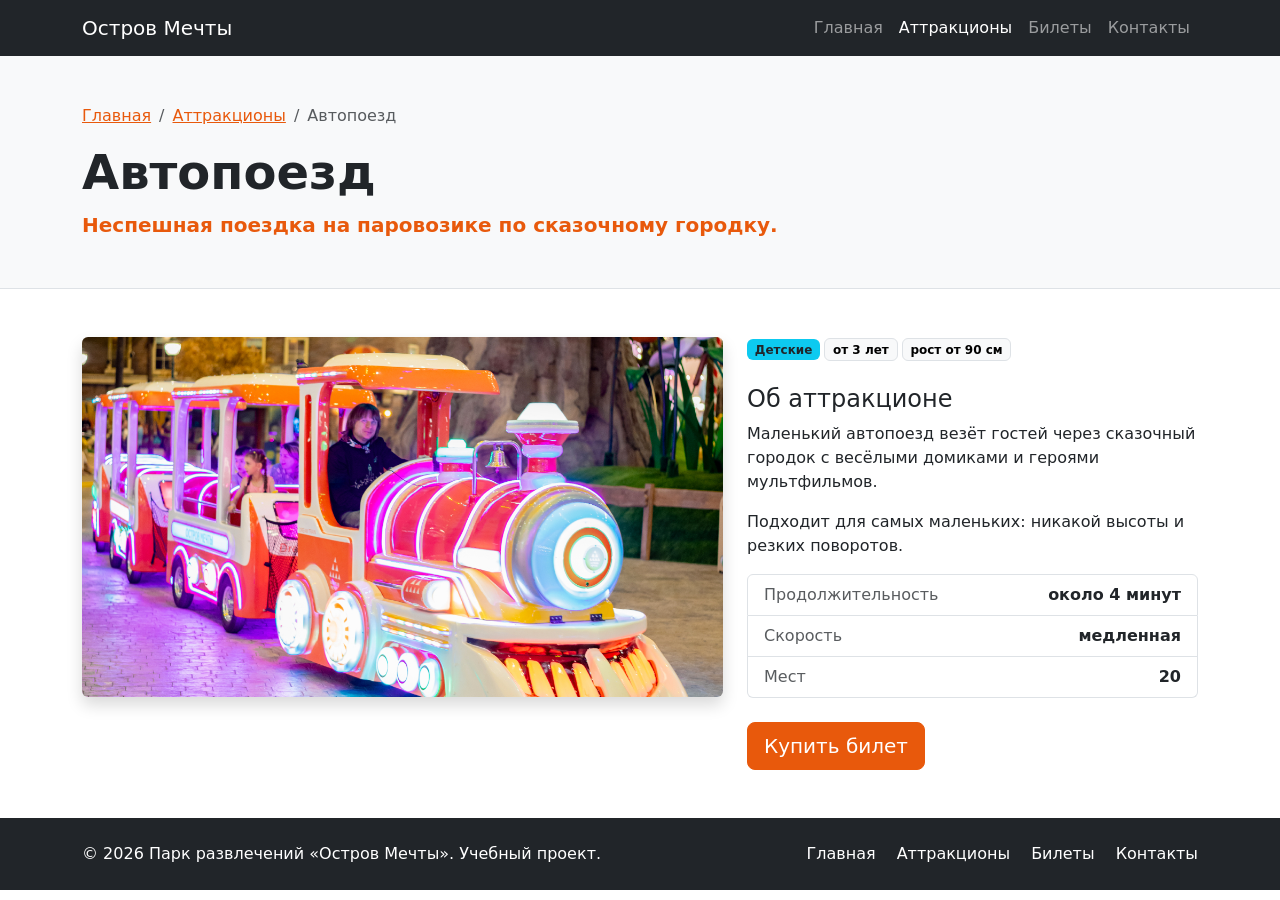
==== attraction-autotrain.html @ ef96093e "fix: prepare Bootstrap project for submission" ====
<!DOCTYPE html>
<html lang="ru">
<head>
  <meta charset="UTF-8">
  <meta name="viewport" content="width=device-width, initial-scale=1.0">
  <title>Автопоезд — Парк развлечений «Остров Мечты»</title>

  <link
    href="https://cdn.jsdelivr.net/npm/bootstrap@5.3.3/dist/css/bootstrap.min.css"
    rel="stylesheet"
  >
  <link rel="stylesheet" href="css/custom.css">
</head>
<body class="theme-orange">
    <nav class="navbar navbar-expand-lg navbar-dark bg-dark">
        <div class="container">
            <a class="navbar-brand" href="index.html">Остров Мечты</a>

            <button
                class="navbar-toggler"
                type="button"
                data-bs-toggle="collapse"
                data-bs-target="#mainNavbar"
                aria-controls="mainNavbar"
                aria-expanded="false"
                aria-label="Переключить навигацию"
            >
                <span class="navbar-toggler-icon"></span>
            </button>

            <div class="collapse navbar-collapse" id="mainNavbar">
                <ul class="navbar-nav ms-auto">
                    <li class="nav-item">
                        <a class="nav-link" href="index.html">Главная</a>
                    </li>
                    <li class="nav-item">
                        <a class="nav-link active" aria-current="page" href="catalog.html">Аттракционы</a>
                    </li>
                    <li class="nav-item">
                        <a class="nav-link" href="order.html">Билеты</a>
                    </li>
                    <li class="nav-item">
                        <a class="nav-link" href="contacts.html">Контакты</a>
                    </li>
                </ul>
            </div>
        </div>
    </nav>

    <main>
        <section class="bg-light border-bottom">
            <div class="container py-5">
                <nav aria-label="Навигационная цепочка">
                    <ol class="breadcrumb mb-3">
                        <li class="breadcrumb-item"><a href="index.html">Главная</a></li>
                        <li class="breadcrumb-item"><a href="catalog.html">Аттракционы</a></li>
                        <li class="breadcrumb-item active" aria-current="page">Автопоезд</li>
                    </ol>
                </nav>
                <h1 class="display-5 fw-bold">Автопоезд</h1>
                <p class="lead text-primary fw-semibold mb-0">Неспешная поездка на паровозике по сказочному городку.</p>
            </div>
        </section>

        <section class="container my-5">
            <div class="row g-4">
                <div class="col-12 col-lg-7">
                    <div class="ratio ratio-16x9 shadow rounded overflow-hidden"><img src="images/pic7.jpg" class="object-fit-cover" alt="Аттракцион «Автопоезд»"></div>
                </div>

                <div class="col-12 col-lg-5">
                    <div class="mb-3"><span class="badge bg-info text-dark me-1 mb-2">Детские</span><span class="badge text-bg-light border me-1 mb-2">от 3 лет</span><span class="badge text-bg-light border mb-2">рост от 90 см</span></div>
                    <h2 class="h4">Об аттракционе</h2>
                        <p>Маленький автопоезд везёт гостей через сказочный городок с весёлыми домиками и героями мультфильмов.</p>
                        <p>Подходит для самых маленьких: никакой высоты и резких поворотов.</p>
                    <ul class="list-group mb-4">
                            <li class="list-group-item d-flex justify-content-between gap-3"><span class="text-muted">Продолжительность</span><span class="fw-semibold text-end">около 4 минут</span></li>
                            <li class="list-group-item d-flex justify-content-between gap-3"><span class="text-muted">Скорость</span><span class="fw-semibold text-end">медленная</span></li>
                            <li class="list-group-item d-flex justify-content-between gap-3"><span class="text-muted">Мест</span><span class="fw-semibold text-end">20</span></li>
                    </ul>
                    <a class="btn btn-primary btn-lg" href="order.html">Купить билет</a>
                </div>
            </div>
        </section>
    </main>

    <footer class="bg-dark text-white py-4 mt-5">
        <div class="container">
            <div class="row align-items-center g-3">
                <div class="col-12 col-md-6">
                    <p class="mb-0">
                        &copy; 2026 Парк развлечений «Остров Мечты». Учебный проект.
                    </p>
                </div>

                <div class="col-12 col-md-6 text-md-end">
                    <a class="text-white text-decoration-none me-3" href="index.html">Главная</a>
                    <a class="text-white text-decoration-none me-3" href="catalog.html">Аттракционы</a>
                    <a class="text-white text-decoration-none me-3" href="order.html">Билеты</a>
                    <a class="text-white text-decoration-none" href="contacts.html">Контакты</a>
                </div>
            </div>
        </div>
    </footer>

    <script
        src="https://cdn.jsdelivr.net/npm/bootstrap@5.3.3/dist/js/bootstrap.bundle.min.js">
    </script>
</body>
</html>
---- css/custom.css ----
.theme-orange {
  --bs-primary: #e8590c;
  --bs-primary-rgb: 232, 89, 12;
  --bs-primary-text-emphasis: #5d2405;
  --bs-primary-bg-subtle: #ffe8d6;
  --bs-link-color-rgb: 232, 89, 12;
  --bs-link-hover-color-rgb: 194, 74, 10;
}

.theme-orange .btn-primary,
.theme-orange .btn-outline-primary {
  --bs-btn-border-color: #e8590c;
  --bs-btn-hover-bg: #c24a0a;
  --bs-btn-hover-border-color: #c24a0a;
  --bs-btn-active-bg: #e8590c;
  --bs-btn-active-border-color: #e8590c;
}

.theme-orange .btn-primary {
  --bs-btn-bg: #e8590c;
}

.theme-orange .btn-outline-primary {
  --bs-btn-color: #e8590c;
}

:root {
  scroll-behavior: auto;
}

*,
*::before,
*::after {
  transition: none !important;
  animation: none !important;
}
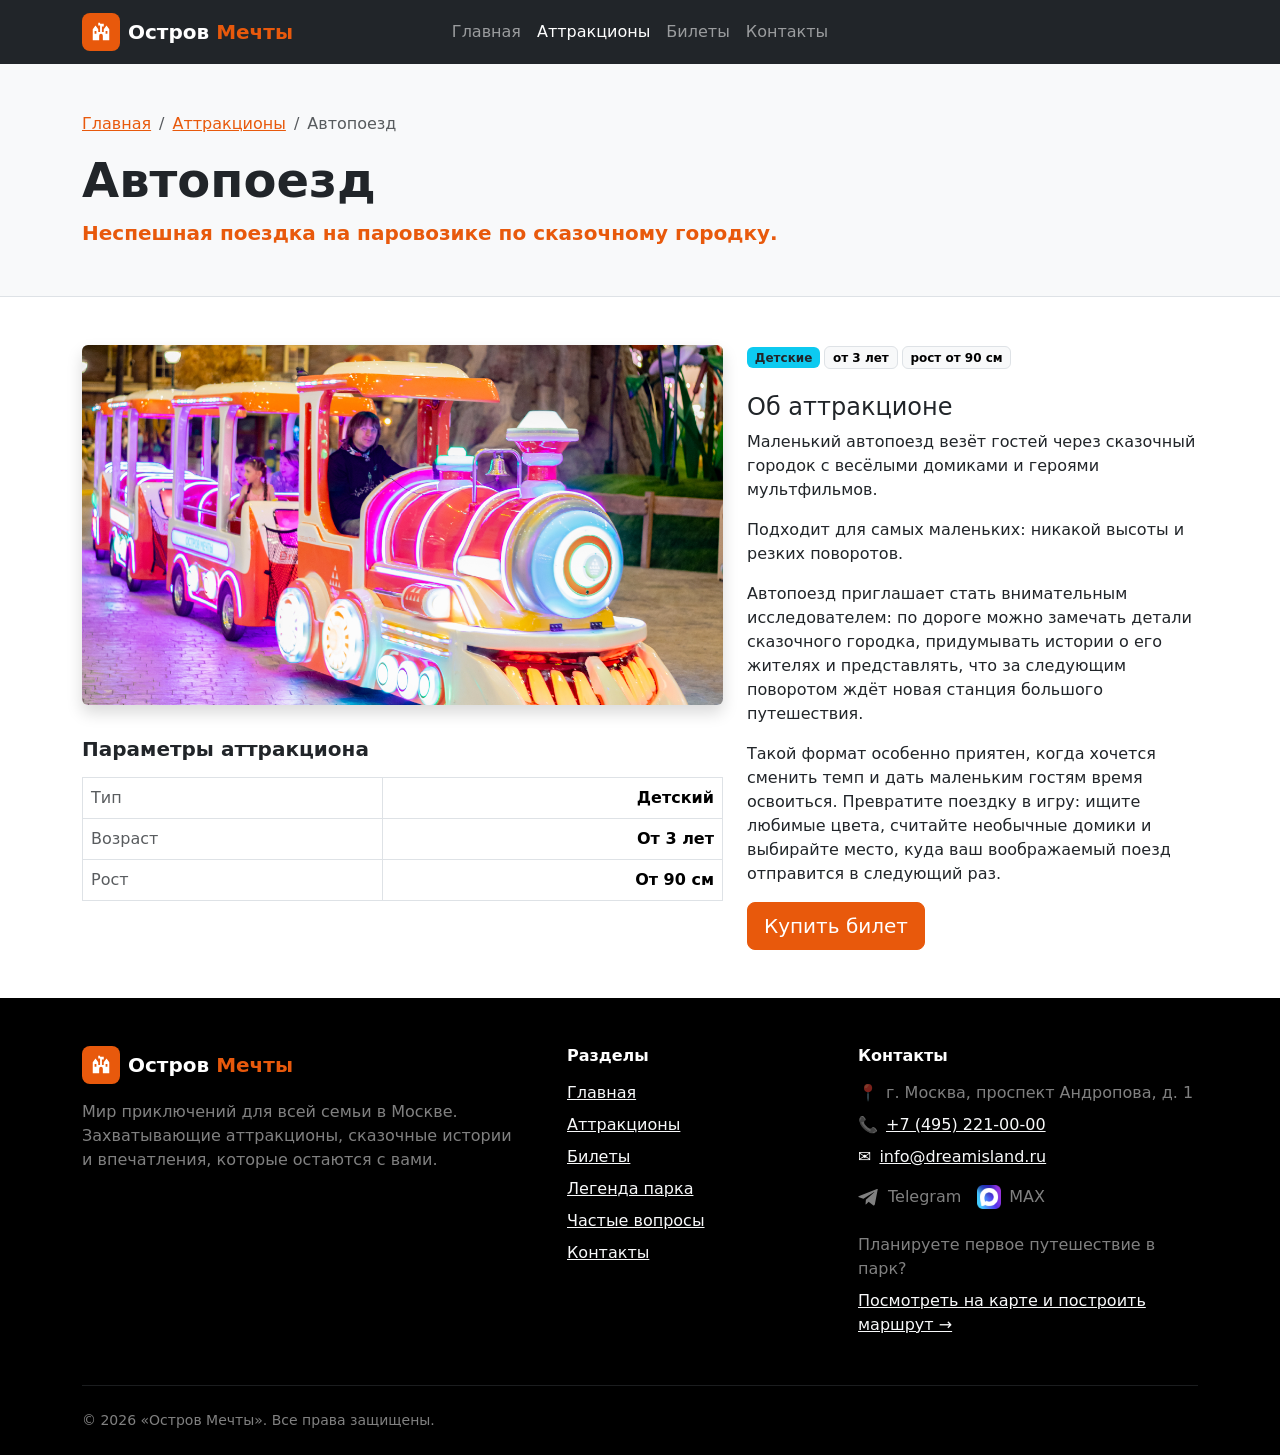
==== commit 622141da: "fix: 2nd prepare Bootstrap project for submission" ====
--- a/attraction-autotrain.html
+++ b/attraction-autotrain.html
@@ -12,9 +12,9 @@
   <link rel="stylesheet" href="css/custom.css">
 </head>
 <body class="theme-orange">
-    <nav class="navbar navbar-expand-lg navbar-dark bg-dark">
-        <div class="container">
-            <a class="navbar-brand" href="index.html">Остров Мечты</a>
+    <nav class="navbar navbar-expand-lg navbar-dark bg-dark sticky-top">
+        <div class="container position-relative">
+            <a class="navbar-brand d-inline-flex align-items-center gap-2 fw-bold" href="index.html"><span class="d-inline-flex align-items-center justify-content-center bg-primary rounded-3 p-2 flex-shrink-0" aria-hidden="true"><svg xmlns="http://www.w3.org/2000/svg" width="22" height="22" viewBox="0 0 24 24" fill="currentColor" focusable="false"><path d="M3 21V9l3-4 3 4v3h2V5H9V2h2v1h4v3h-2v6h2V9l3-4 3 4v12h-7v-5a2 2 0 0 0-4 0v5H3Zm2-10v3h2v-3H5Zm12 0v3h2v-3h-2Z"/></svg></span><span>Остров <span class="text-primary">Мечты</span></span></a>
 
             <button
                 class="navbar-toggler"
@@ -29,7 +29,7 @@
             </button>
 
             <div class="collapse navbar-collapse" id="mainNavbar">
-                <ul class="navbar-nav ms-auto">
+                <ul class="navbar-nav mx-auto align-items-center">
                     <li class="nav-item">
                         <a class="nav-link" href="index.html">Главная</a>
                     </li>
@@ -66,6 +66,14 @@
             <div class="row g-4">
                 <div class="col-12 col-lg-7">
                     <div class="ratio ratio-16x9 shadow rounded overflow-hidden"><img src="images/pic7.jpg" class="object-fit-cover" alt="Аттракцион «Автопоезд»"></div>
+                    <table class="table table-bordered align-middle mt-4 mb-0 caption-top">
+                        <caption class="h5 text-body fw-bold pb-2">Параметры аттракциона</caption>
+                        <tbody>
+                            <tr><th scope="row" class="fw-normal text-body-secondary">Тип</th><td class="fw-semibold text-end">Детский</td></tr>
+                            <tr><th scope="row" class="fw-normal text-body-secondary">Возраст</th><td class="fw-semibold text-end">От 3 лет</td></tr>
+                            <tr><th scope="row" class="fw-normal text-body-secondary">Рост</th><td class="fw-semibold text-end">От 90 см</td></tr>
+                        </tbody>
+                    </table>
                 </div>
 
                 <div class="col-12 col-lg-5">
@@ -73,32 +81,61 @@
                     <h2 class="h4">Об аттракционе</h2>
                         <p>Маленький автопоезд везёт гостей через сказочный городок с весёлыми домиками и героями мультфильмов.</p>
                         <p>Подходит для самых маленьких: никакой высоты и резких поворотов.</p>
-                    <ul class="list-group mb-4">
-                            <li class="list-group-item d-flex justify-content-between gap-3"><span class="text-muted">Продолжительность</span><span class="fw-semibold text-end">около 4 минут</span></li>
-                            <li class="list-group-item d-flex justify-content-between gap-3"><span class="text-muted">Скорость</span><span class="fw-semibold text-end">медленная</span></li>
-                            <li class="list-group-item d-flex justify-content-between gap-3"><span class="text-muted">Мест</span><span class="fw-semibold text-end">20</span></li>
-                    </ul>
+
+                    <p>Автопоезд приглашает стать внимательным исследователем: по дороге можно замечать детали сказочного городка, придумывать истории о его жителях и представлять, что за следующим поворотом ждёт новая станция большого путешествия.</p>
+                    <p>Такой формат особенно приятен, когда хочется сменить темп и дать маленьким гостям время освоиться. Превратите поездку в игру: ищите любимые цвета, считайте необычные домики и выбирайте место, куда ваш воображаемый поезд отправится в следующий раз.</p>
                     <a class="btn btn-primary btn-lg" href="order.html">Купить билет</a>
                 </div>
             </div>
         </section>
     </main>
 
-    <footer class="bg-dark text-white py-4 mt-5">
+    <footer class="bg-black text-white pt-5 pb-4 mt-5">
         <div class="container">
-            <div class="row align-items-center g-3">
-                <div class="col-12 col-md-6">
-                    <p class="mb-0">
-                        &copy; 2026 Парк развлечений «Остров Мечты». Учебный проект.
-                    </p>
+            <div class="row g-4 gx-lg-5 pb-5">
+                <div class="col-12 col-lg-5">
+                    <a class="d-inline-flex align-items-center gap-2 text-white text-decoration-none fw-bold fs-5 mb-3" href="index.html">
+                        <span class="d-inline-flex align-items-center justify-content-center bg-primary rounded-3 p-2 flex-shrink-0" aria-hidden="true"><svg xmlns="http://www.w3.org/2000/svg" width="22" height="22" viewBox="0 0 24 24" fill="currentColor" focusable="false"><path d="M3 21V9l3-4 3 4v3h2V5H9V2h2v1h4v3h-2v6h2V9l3-4 3 4v12h-7v-5a2 2 0 0 0-4 0v5H3Zm2-10v3h2v-3H5Zm12 0v3h2v-3h-2Z"/></svg></span>
+                        <span>Остров <span class="text-primary">Мечты</span></span>
+                    </a>
+                    <p class="text-white-50 mb-0">Мир приключений для всей семьи в Москве. Захватывающие аттракционы, сказочные истории и впечатления, которые остаются с вами.</p>
                 </div>
-
-                <div class="col-12 col-md-6 text-md-end">
-                    <a class="text-white text-decoration-none me-3" href="index.html">Главная</a>
-                    <a class="text-white text-decoration-none me-3" href="catalog.html">Аттракционы</a>
-                    <a class="text-white text-decoration-none me-3" href="order.html">Билеты</a>
-                    <a class="text-white text-decoration-none" href="contacts.html">Контакты</a>
+                <div class="col-12 col-sm-5 col-lg-3">
+                    <h2 class="h6 fw-bold mb-3">Разделы</h2>
+                    <nav aria-label="Навигация в подвале">
+                        <ul class="list-unstyled d-flex flex-column gap-2 mb-0">
+                            <li><a class="link-light" href="index.html">Главная</a></li>
+                            <li><a class="link-light" href="catalog.html">Аттракционы</a></li>
+                            <li><a class="link-light" href="order.html">Билеты</a></li>
+                            <li><a class="link-light" href="index.html#park-story">Легенда парка</a></li>
+                            <li><a class="link-light" href="index.html#faq">Частые вопросы</a></li>
+                            <li><a class="link-light" href="contacts.html">Контакты</a></li>
+                        </ul>
+                    </nav>
                 </div>
+                <div class="col-12 col-sm-7 col-lg-4">
+                    <h2 class="h6 fw-bold mb-3">Контакты</h2>
+                    <address class="mb-3">
+                        <p class="text-white-50 mb-2"><span class="me-2" aria-hidden="true">📍</span>г. Москва, проспект Андропова, д. 1</p>
+                        <p class="mb-2"><span class="me-2" aria-hidden="true">📞</span><a class="link-light" href="tel:+74952210000">+7 (495) 221-00-00</a></p>
+                        <p class="mb-0"><span class="me-2" aria-hidden="true">✉️</span><a class="link-light" href="mailto:info@dreamisland.ru">info@dreamisland.ru</a></p>
+                    </address>
+                    <div class="d-flex flex-wrap gap-3 mt-2 mb-4" aria-label="Мессенджеры">
+                        <span class="d-inline-flex align-items-center gap-2 text-white-50" role="link" aria-disabled="true" title="Ссылка скоро появится">
+                            <svg xmlns="http://www.w3.org/2000/svg" width="22" height="22" viewBox="0 0 24 24" fill="currentColor" aria-hidden="true" focusable="false"><path d="M21.6 3.3 18.4 20c-.2 1.2-.9 1.5-1.9.9l-4.9-3.6-2.4 2.3c-.3.3-.5.5-1 .5l.4-5 9.1-8.2c.4-.3-.1-.5-.6-.2L5.9 13.8 1.1 12.3c-1-.3-1-1 .2-1.5L20 3.6c.9-.4 1.7-.1 1.6-.3Z"/></svg>
+                            Telegram
+                        </span>
+                        <span class="d-inline-flex align-items-center gap-2 text-white-50" role="link" aria-disabled="true" title="Ссылка скоро появится">
+                            <svg xmlns="http://www.w3.org/2000/svg" width="24" height="24" viewBox="208 208 544 544" aria-hidden="true" focusable="false"><image href="images/max.png" width="960" height="960"/></svg>
+                            MAX
+                        </span>
+                    </div>
+                    <p class="text-white-50 mb-2">Планируете первое путешествие в парк?</p>
+                    <a class="link-light" href="contacts.html#map">Посмотреть на карте и построить маршрут →</a>
+                </div>
+            </div>
+            <div class="border-top border-secondary border-opacity-25 pt-4">
+                <p class="small text-white-50 mb-0">&copy; 2026 «Остров Мечты». Все права защищены.</p>
             </div>
         </div>
     </footer>
@@ -106,5 +143,9 @@
     <script
         src="https://cdn.jsdelivr.net/npm/bootstrap@5.3.3/dist/js/bootstrap.bundle.min.js">
     </script>
+    <button type="button" id="back-to-top" class="btn btn-primary rounded-circle position-fixed bottom-0 end-0 m-4 p-3 shadow z-3 d-none" aria-label="Наверх" title="Наверх">
+        <svg xmlns="http://www.w3.org/2000/svg" width="24" height="24" viewBox="0 0 24 24" fill="none" stroke="currentColor" stroke-width="2" stroke-linecap="round" stroke-linejoin="round" aria-hidden="true" focusable="false"><path d="m5 12 7-7 7 7M12 5v14"/></svg>
+    </button>
+    <script src="js/back-to-top.js" defer></script>
 </body>
 </html>
--- a/css/custom.css
+++ b/css/custom.css
@@ -34,3 +34,108 @@
   transition: none !important;
   animation: none !important;
 }
+
+/* Keep anchor targets below the sticky navbar. */
+:root {
+  scroll-padding-top: 5rem;
+}
+
+/* Center links relative to the entire navbar on desktop. */
+@media (min-width: 992px) {
+  .navbar-expand-lg .navbar-collapse {
+    position: absolute;
+    left: 50%;
+    transform: translateX(-50%);
+  }
+}
+
+/* Full-width photo hero; layout and typography use Bootstrap utilities. */
+.park-hero {
+  min-height: calc(100svh - 56px);
+  background: linear-gradient(90deg, rgba(0, 0, 0, .88), rgba(0, 0, 0, .45)),
+    url("../images/pic1.jpg") center / cover no-repeat;
+}
+
+/* Scoped motion: Bootstrap handles the FAQ collapse animation. */
+@media (prefers-reduced-motion: no-preference) {
+  #attractions .card,
+  [data-attraction] .card,
+  [data-ticket] {
+    transition: transform .25s ease, box-shadow .25s ease !important;
+  }
+
+  #attractions .card-img-top,
+  [data-attraction] .card-img-top {
+    transition: transform .4s ease !important;
+  }
+
+  #attractions .card:focus-within,
+  [data-attraction] .card:focus-within,
+  [data-ticket]:focus-within {
+    transform: translateY(-6px);
+    box-shadow: 0 .75rem 1.5rem rgba(0, 0, 0, .15) !important;
+  }
+
+  #attractions .card:focus-within .card-img-top,
+  [data-attraction] .card:focus-within .card-img-top {
+    transform: scale(1.05);
+  }
+
+  #faq .collapsing {
+    transition: height .35s ease !important;
+  }
+
+  #faq .accordion-button {
+    transition: var(--bs-accordion-transition) !important;
+  }
+
+  #faq .accordion-button::after {
+    transition: var(--bs-accordion-btn-icon-transition) !important;
+  }
+}
+
+@media (hover: hover) and (prefers-reduced-motion: no-preference) {
+  #attractions .card:hover,
+  [data-attraction] .card:hover,
+  [data-ticket]:hover {
+    transform: translateY(-6px);
+    box-shadow: 0 .75rem 1.5rem rgba(0, 0, 0, .15) !important;
+  }
+
+  #attractions .card:hover .card-img-top,
+  [data-attraction] .card:hover .card-img-top {
+    transform: scale(1.05);
+  }
+}
+
+/* Restore Bootstrap modal transitions within the global motion override. */
+@media (prefers-reduced-motion: no-preference) {
+  .modal.fade,
+  .modal-backdrop.fade {
+    transition: opacity .15s linear !important;
+  }
+
+  .modal.fade .modal-dialog {
+    transition: transform .3s ease-out !important;
+  }
+}
+
+.ticket-calendar {
+  display: grid;
+  grid-template-columns: repeat(7, minmax(0, 1fr));
+  gap: .3rem;
+}
+
+.ticket-calendar .ticket-day {
+  min-height: 3.5rem;
+  padding: .25rem .1rem;
+  font-size: .75rem;
+}
+
+@media (min-width: 992px) {
+  #attraction-filters {
+    top: 5rem;
+    max-height: calc(100dvh - 6rem);
+    overflow-y: auto;
+  }
+}
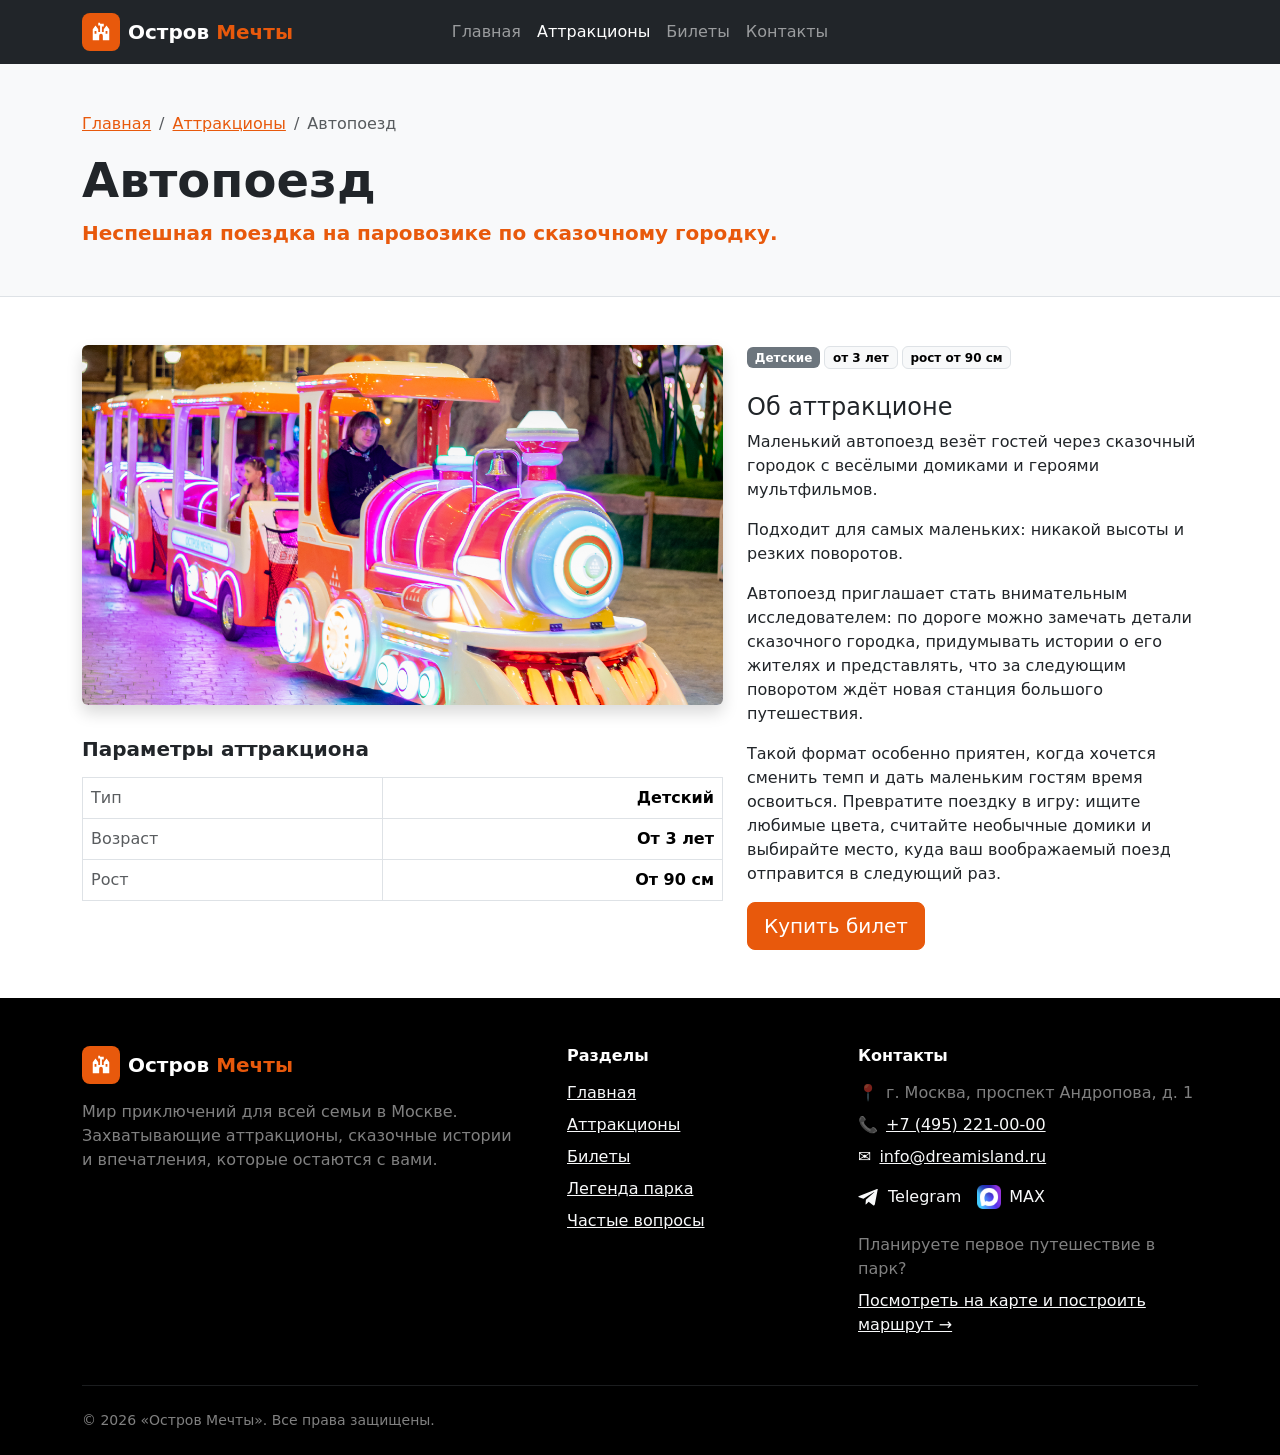
==== commit be84bc01: "fix: 3rd prepare" ====
--- a/attraction-autotrain.html
+++ b/attraction-autotrain.html
@@ -77,7 +77,7 @@
                 </div>
 
                 <div class="col-12 col-lg-5">
-                    <div class="mb-3"><span class="badge bg-info text-dark me-1 mb-2">Детские</span><span class="badge text-bg-light border me-1 mb-2">от 3 лет</span><span class="badge text-bg-light border mb-2">рост от 90 см</span></div>
+                    <div class="mb-3"><span class="badge bg-secondary text-white me-1 mb-2">Детские</span><span class="badge text-bg-light border me-1 mb-2">от 3 лет</span><span class="badge text-bg-light border mb-2">рост от 90 см</span></div>
                     <h2 class="h4">Об аттракционе</h2>
                         <p>Маленький автопоезд везёт гостей через сказочный городок с весёлыми домиками и героями мультфильмов.</p>
                         <p>Подходит для самых маленьких: никакой высоты и резких поворотов.</p>
@@ -109,7 +109,6 @@
                             <li><a class="link-light" href="order.html">Билеты</a></li>
                             <li><a class="link-light" href="index.html#park-story">Легенда парка</a></li>
                             <li><a class="link-light" href="index.html#faq">Частые вопросы</a></li>
-                            <li><a class="link-light" href="contacts.html">Контакты</a></li>
                         </ul>
                     </nav>
                 </div>
@@ -121,14 +120,14 @@
                         <p class="mb-0"><span class="me-2" aria-hidden="true">✉️</span><a class="link-light" href="mailto:info@dreamisland.ru">info@dreamisland.ru</a></p>
                     </address>
                     <div class="d-flex flex-wrap gap-3 mt-2 mb-4" aria-label="Мессенджеры">
-                        <span class="d-inline-flex align-items-center gap-2 text-white-50" role="link" aria-disabled="true" title="Ссылка скоро появится">
+                        <a class="d-inline-flex align-items-center gap-2 link-light text-decoration-none" href="https://t.me/ostrov_mechty_demo_7f2c9a" target="_blank" rel="noopener noreferrer">
                             <svg xmlns="http://www.w3.org/2000/svg" width="22" height="22" viewBox="0 0 24 24" fill="currentColor" aria-hidden="true" focusable="false"><path d="M21.6 3.3 18.4 20c-.2 1.2-.9 1.5-1.9.9l-4.9-3.6-2.4 2.3c-.3.3-.5.5-1 .5l.4-5 9.1-8.2c.4-.3-.1-.5-.6-.2L5.9 13.8 1.1 12.3c-1-.3-1-1 .2-1.5L20 3.6c.9-.4 1.7-.1 1.6-.3Z"/></svg>
                             Telegram
-                        </span>
-                        <span class="d-inline-flex align-items-center gap-2 text-white-50" role="link" aria-disabled="true" title="Ссылка скоро появится">
+                        </a>
+                        <a class="d-inline-flex align-items-center gap-2 link-light text-decoration-none" href="https://max.ru/ostrov_mechty_demo_7f2c9a" target="_blank" rel="noopener noreferrer">
                             <svg xmlns="http://www.w3.org/2000/svg" width="24" height="24" viewBox="208 208 544 544" aria-hidden="true" focusable="false"><image href="images/max.png" width="960" height="960"/></svg>
                             MAX
-                        </span>
+                        </a>
                     </div>
                     <p class="text-white-50 mb-2">Планируете первое путешествие в парк?</p>
                     <a class="link-light" href="contacts.html#map">Посмотреть на карте и построить маршрут →</a>
@@ -144,7 +143,7 @@
         src="https://cdn.jsdelivr.net/npm/bootstrap@5.3.3/dist/js/bootstrap.bundle.min.js">
     </script>
     <button type="button" id="back-to-top" class="btn btn-primary rounded-circle position-fixed bottom-0 end-0 m-4 p-3 shadow z-3 d-none" aria-label="Наверх" title="Наверх">
-        <svg xmlns="http://www.w3.org/2000/svg" width="24" height="24" viewBox="0 0 24 24" fill="none" stroke="currentColor" stroke-width="2" stroke-linecap="round" stroke-linejoin="round" aria-hidden="true" focusable="false"><path d="m5 12 7-7 7 7M12 5v14"/></svg>
+        <svg xmlns="http://www.w3.org/2000/svg" width="24" height="24" viewBox="0 0 24 24" fill="none" stroke="currentColor" stroke-width="2" stroke-linecap="round" stroke-linejoin="round" aria-hidden="true" focusable="false"><path d="m5 11 7-7 7 7M5 20l7-7 7 7"/></svg>
     </button>
     <script src="js/back-to-top.js" defer></script>
 </body>
--- a/css/custom.css
+++ b/css/custom.css
@@ -56,11 +56,78 @@
     url("../images/pic1.jpg") center / cover no-repeat;
 }
 
+/* A compact home layout keeps related content together. */
+.home-page .park-hero > .container {
+  padding-block: clamp(2rem, 4vw, 3.5rem) !important;
+}
+
+.home-page main > .container {
+  margin-block: 2rem !important;
+}
+
+.home-page #park-story > .container {
+  padding-block: 2rem !important;
+}
+
+.home-page .park-stats > .col {
+  border-left: 2px solid var(--bs-primary);
+  padding-left: 1rem;
+}
+
+.home-page .story-chapters {
+  display: grid;
+  gap: 1.5rem;
+}
+
+.home-page .story-chapter > .d-flex {
+  margin-top: 0 !important;
+}
+
+.home-page .story-chapter > p:last-child {
+  margin-bottom: 0;
+}
+
+@media (min-width: 992px) {
+  .home-page .story-chapters {
+    grid-template-columns: repeat(3, minmax(0, 1fr));
+  }
+}
+
+@keyframes park-stat-reveal {
+  from {
+    opacity: 0;
+    transform: translateY(18px);
+  }
+  to {
+    opacity: 1;
+    transform: translateY(0);
+  }
+}
+
+@media (prefers-reduced-motion: no-preference) {
+  .home-page .park-stats > .col {
+    animation: park-stat-reveal .65s ease-out both !important;
+  }
+
+  .home-page .park-stats > .col:nth-child(2) {
+    animation-delay: .15s !important;
+  }
+
+  .home-page .park-stats > .col:nth-child(3) {
+    animation-delay: .3s !important;
+  }
+
+  .home-page .park-stats > .col:nth-child(4) {
+    animation-delay: .45s !important;
+  }
+}
+
 /* Scoped motion: Bootstrap handles the FAQ collapse animation. */
 @media (prefers-reduced-motion: no-preference) {
   #attractions .card,
   [data-attraction] .card,
-  [data-ticket] {
+  [data-ticket],
+  #park-life .card {
     transition: transform .25s ease, box-shadow .25s ease !important;
   }
 
@@ -71,7 +138,8 @@
 
   #attractions .card:focus-within,
   [data-attraction] .card:focus-within,
-  [data-ticket]:focus-within {
+  [data-ticket]:focus-within,
+  #park-life .card:focus-within {
     transform: translateY(-6px);
     box-shadow: 0 .75rem 1.5rem rgba(0, 0, 0, .15) !important;
   }
@@ -97,7 +165,8 @@
 @media (hover: hover) and (prefers-reduced-motion: no-preference) {
   #attractions .card:hover,
   [data-attraction] .card:hover,
-  [data-ticket]:hover {
+  [data-ticket]:hover,
+  #park-life .card:hover {
     transform: translateY(-6px);
     box-shadow: 0 .75rem 1.5rem rgba(0, 0, 0, .15) !important;
   }
@@ -132,10 +201,37 @@
   font-size: .75rem;
 }
 
-@media (min-width: 992px) {
-  #attraction-filters {
+@media (min-width: 1200px) {
+  #booking-summary {
     top: 5rem;
     max-height: calc(100dvh - 6rem);
     overflow-y: auto;
   }
 }
+
+.theme-orange .accordion {
+  --bs-accordion-active-bg: var(--bs-secondary-bg);
+  --bs-accordion-active-color: var(--bs-body-color);
+  --bs-accordion-btn-focus-box-shadow: 0 0 0 .25rem rgba(108, 117, 125, .25);
+}
+
+.theme-orange .form-control:focus,
+.theme-orange .form-select:focus {
+  border-color: #adb5bd;
+  box-shadow: 0 0 0 .25rem rgba(108, 117, 125, .25);
+}
+
+.theme-orange .form-check-input:checked {
+  background-color: var(--bs-secondary);
+  border-color: var(--bs-secondary);
+}
+
+.theme-orange .form-check-input:focus {
+  border-color: #adb5bd;
+  box-shadow: 0 0 0 .25rem rgba(108, 117, 125, .25);
+}
+
+.theme-orange [data-quantity] {
+  --bs-btn-disabled-color: var(--bs-secondary);
+  --bs-btn-disabled-border-color: var(--bs-secondary);
+}
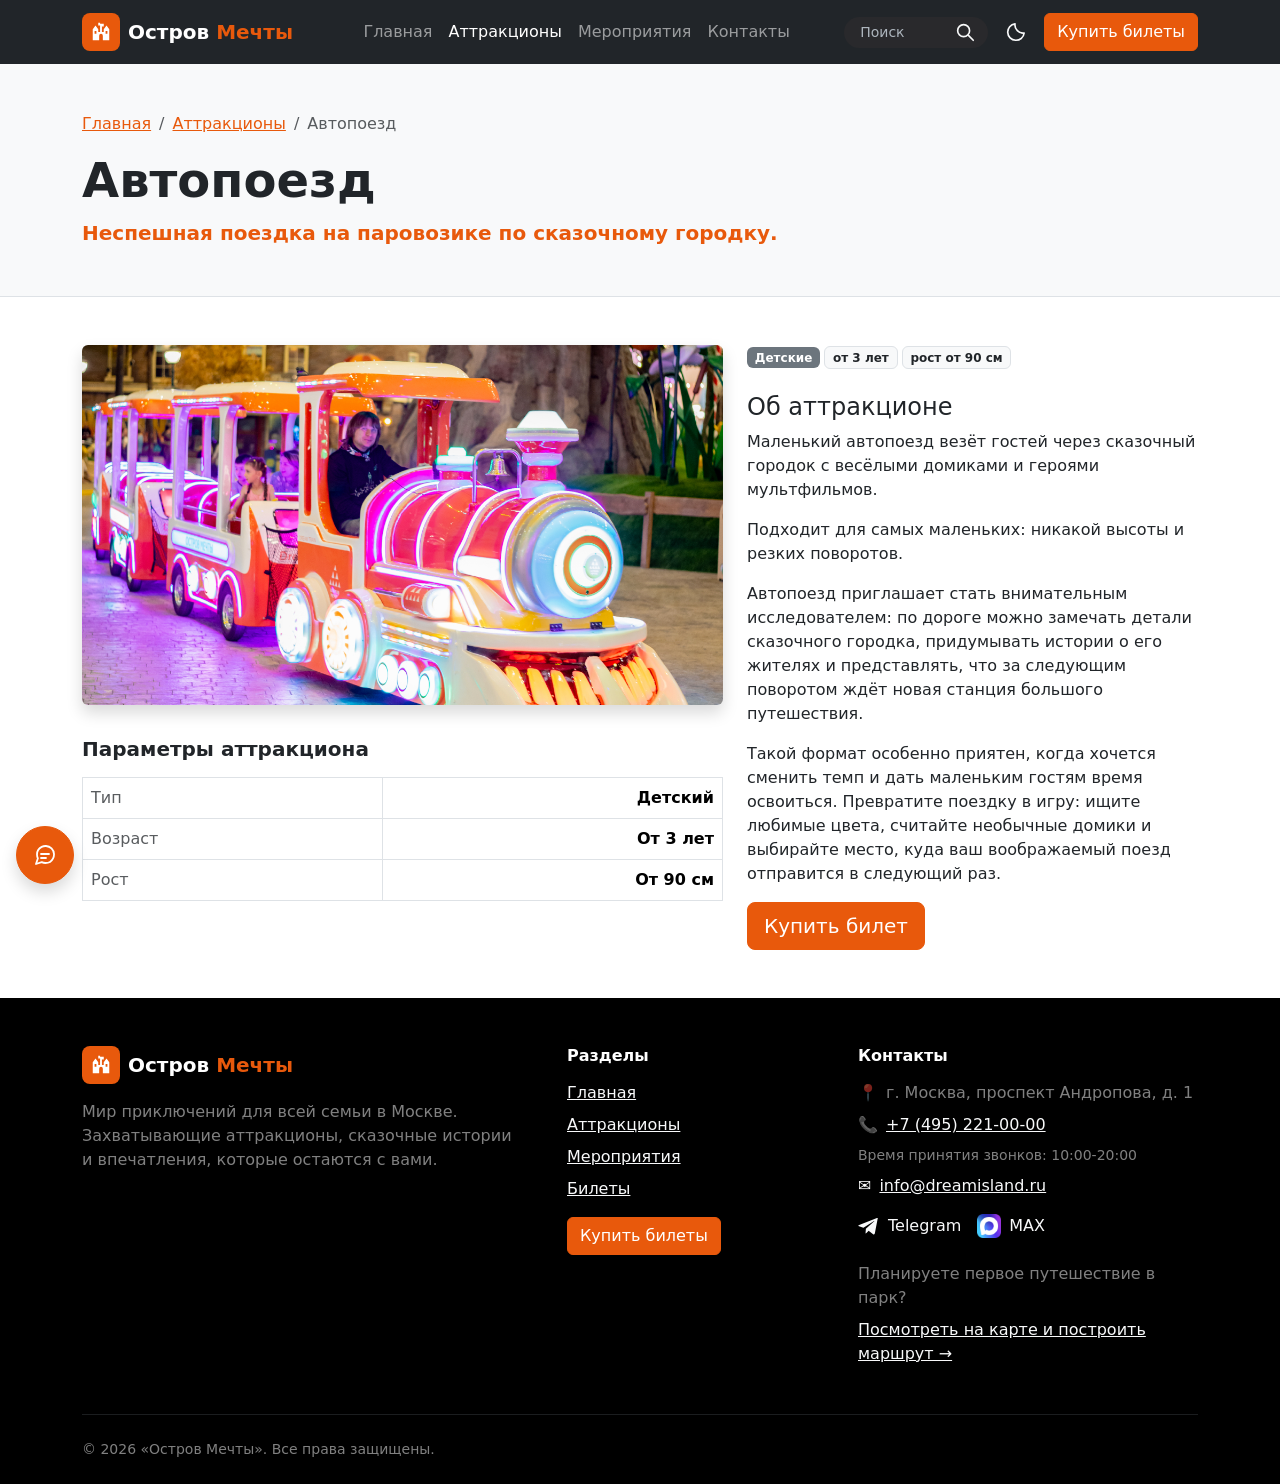
==== commit 70a0967d: "fix: kr3" ====
--- a/attraction-autotrain.html
+++ b/attraction-autotrain.html
@@ -2,6 +2,7 @@
 <html lang="ru">
 <head>
   <meta charset="UTF-8">
+  <script src="js/theme.js"></script>
   <meta name="viewport" content="width=device-width, initial-scale=1.0">
   <title>Автопоезд — Парк развлечений «Остров Мечты»</title>
 
@@ -37,18 +38,20 @@
                         <a class="nav-link active" aria-current="page" href="catalog.html">Аттракционы</a>
                     </li>
                     <li class="nav-item">
-                        <a class="nav-link" href="order.html">Билеты</a>
+                        <a class="nav-link" href="events.html">Мероприятия</a>
                     </li>
                     <li class="nav-item">
                         <a class="nav-link" href="contacts.html">Контакты</a>
                     </li>
+                    <li class="nav-item d-lg-none d-flex align-items-center gap-2 mt-2 mb-2"><form class="header-search d-flex align-items-center rounded-4 px-2" role="search" data-header-search><input type="search" class="form-control form-control-sm bg-transparent border-0 shadow-none text-light px-2" placeholder="Поиск" aria-label="Поиск по сайту" maxlength="200" autocomplete="off"><button type="button" class="btn border-0 text-light p-1 d-inline-flex align-items-center justify-content-center flex-shrink-0" data-site-search aria-label="Найти"><svg xmlns="http://www.w3.org/2000/svg" width="22" height="22" viewBox="0 0 24 24" fill="none" stroke="currentColor" stroke-width="1.8" stroke-linecap="round" aria-hidden="true" focusable="false"><circle cx="10.5" cy="10.5" r="6.5"/><path d="m16 16 5 5"/></svg></button></form><button type="button" class="theme-toggle btn btn-outline-light border-0 position-relative overflow-hidden p-2 d-inline-flex align-items-center justify-content-center" data-theme-toggle aria-label="Включить тёмную тему" aria-pressed="false" title="Включить тёмную тему"><svg class="theme-icon theme-icon-moon" xmlns="http://www.w3.org/2000/svg" width="22" height="22" viewBox="0 0 24 24" fill="none" stroke="currentColor" stroke-width="1.8" stroke-linecap="round" stroke-linejoin="round" aria-hidden="true" focusable="false"><path d="M20.9 13.1A9 9 0 0 1 10.9 3.1a9 9 0 1 0 10 10Z"/></svg><svg class="theme-icon theme-icon-sun" xmlns="http://www.w3.org/2000/svg" width="22" height="22" viewBox="0 0 24 24" fill="none" stroke="currentColor" stroke-width="1.8" stroke-linecap="round" aria-hidden="true" focusable="false"><circle cx="12" cy="12" r="4"/><path d="M12 2v2m0 16v2M2 12h2m16 0h2M4.93 4.93l1.42 1.42m11.3 11.3 1.42 1.42M4.93 19.07l1.42-1.42m11.3-11.3 1.42-1.42"/></svg></button><a class="btn btn-primary" href="order.html">Купить билеты</a></li>
                 </ul>
             </div>
+            <div class="d-none d-lg-flex align-items-center gap-2 ms-auto flex-shrink-0"><form class="header-search d-flex align-items-center rounded-4 px-2" role="search" data-header-search><input type="search" class="form-control form-control-sm bg-transparent border-0 shadow-none text-light px-2" placeholder="Поиск" aria-label="Поиск по сайту" maxlength="200" autocomplete="off"><button type="button" class="btn border-0 text-light p-1 d-inline-flex align-items-center justify-content-center flex-shrink-0" data-site-search aria-label="Найти"><svg xmlns="http://www.w3.org/2000/svg" width="22" height="22" viewBox="0 0 24 24" fill="none" stroke="currentColor" stroke-width="1.8" stroke-linecap="round" aria-hidden="true" focusable="false"><circle cx="10.5" cy="10.5" r="6.5"/><path d="m16 16 5 5"/></svg></button></form><button type="button" class="theme-toggle btn btn-outline-light border-0 position-relative overflow-hidden p-2 d-inline-flex align-items-center justify-content-center" data-theme-toggle aria-label="Включить тёмную тему" aria-pressed="false" title="Включить тёмную тему"><svg class="theme-icon theme-icon-moon" xmlns="http://www.w3.org/2000/svg" width="22" height="22" viewBox="0 0 24 24" fill="none" stroke="currentColor" stroke-width="1.8" stroke-linecap="round" stroke-linejoin="round" aria-hidden="true" focusable="false"><path d="M20.9 13.1A9 9 0 0 1 10.9 3.1a9 9 0 1 0 10 10Z"/></svg><svg class="theme-icon theme-icon-sun" xmlns="http://www.w3.org/2000/svg" width="22" height="22" viewBox="0 0 24 24" fill="none" stroke="currentColor" stroke-width="1.8" stroke-linecap="round" aria-hidden="true" focusable="false"><circle cx="12" cy="12" r="4"/><path d="M12 2v2m0 16v2M2 12h2m16 0h2M4.93 4.93l1.42 1.42m11.3 11.3 1.42 1.42M4.93 19.07l1.42-1.42m11.3-11.3 1.42-1.42"/></svg></button><a class="btn btn-primary" href="order.html">Купить билеты</a></div>
         </div>
     </nav>
 
     <main>
-        <section class="bg-light border-bottom">
+        <section class="bg-body-tertiary border-bottom">
             <div class="container py-5">
                 <nav aria-label="Навигационная цепочка">
                     <ol class="breadcrumb mb-3">
@@ -77,7 +80,7 @@
                 </div>
 
                 <div class="col-12 col-lg-5">
-                    <div class="mb-3"><span class="badge bg-secondary text-white me-1 mb-2">Детские</span><span class="badge text-bg-light border me-1 mb-2">от 3 лет</span><span class="badge text-bg-light border mb-2">рост от 90 см</span></div>
+                    <div class="mb-3"><span class="badge bg-secondary text-white me-1 mb-2">Детские</span><span class="badge bg-body-tertiary text-body border me-1 mb-2">от 3 лет</span><span class="badge bg-body-tertiary text-body border mb-2">рост от 90 см</span></div>
                     <h2 class="h4">Об аттракционе</h2>
                         <p>Маленький автопоезд везёт гостей через сказочный городок с весёлыми домиками и героями мультфильмов.</p>
                         <p>Подходит для самых маленьких: никакой высоты и резких поворотов.</p>
@@ -106,17 +109,18 @@
                         <ul class="list-unstyled d-flex flex-column gap-2 mb-0">
                             <li><a class="link-light" href="index.html">Главная</a></li>
                             <li><a class="link-light" href="catalog.html">Аттракционы</a></li>
+                            <li><a class="link-light" href="events.html">Мероприятия</a></li>
                             <li><a class="link-light" href="order.html">Билеты</a></li>
-                            <li><a class="link-light" href="index.html#park-story">Легенда парка</a></li>
-                            <li><a class="link-light" href="index.html#faq">Частые вопросы</a></li>
                         </ul>
                     </nav>
+                    <a class="btn btn-primary mt-3" href="order.html">Купить билеты</a>
                 </div>
                 <div class="col-12 col-sm-7 col-lg-4">
                     <h2 class="h6 fw-bold mb-3">Контакты</h2>
                     <address class="mb-3">
                         <p class="text-white-50 mb-2"><span class="me-2" aria-hidden="true">📍</span>г. Москва, проспект Андропова, д. 1</p>
                         <p class="mb-2"><span class="me-2" aria-hidden="true">📞</span><a class="link-light" href="tel:+74952210000">+7 (495) 221-00-00</a></p>
+                        <p class="small text-white-50 mb-2">Время принятия звонков: 10:00-20:00</p>
                         <p class="mb-0"><span class="me-2" aria-hidden="true">✉️</span><a class="link-light" href="mailto:info@dreamisland.ru">info@dreamisland.ru</a></p>
                     </address>
                     <div class="d-flex flex-wrap gap-3 mt-2 mb-4" aria-label="Мессенджеры">
@@ -146,5 +150,9 @@
         <svg xmlns="http://www.w3.org/2000/svg" width="24" height="24" viewBox="0 0 24 24" fill="none" stroke="currentColor" stroke-width="2" stroke-linecap="round" stroke-linejoin="round" aria-hidden="true" focusable="false"><path d="m5 11 7-7 7 7M5 20l7-7 7 7"/></svg>
     </button>
     <script src="js/back-to-top.js" defer></script>
+    <script src="js/ticket-window.js" defer></script>
+    <script src="js/search-index.js" defer></script>
+    <script src="js/site-search.js" defer></script>
+    <script src="js/support-chat.js" defer></script>
 </body>
 </html>
--- a/css/custom.css
+++ b/css/custom.css
@@ -25,74 +25,99 @@
 }
 
 :root {
-  scroll-behavior: auto;
-}
-
-*,
-*::before,
-*::after {
-  transition: none !important;
-  animation: none !important;
-}
-
-/* Keep anchor targets below the sticky navbar. */
-:root {
   scroll-padding-top: 5rem;
 }
 
-/* Center links relative to the entire navbar on desktop. */
-@media (min-width: 992px) {
-  .navbar-expand-lg .navbar-collapse {
-    position: absolute;
-    left: 50%;
-    transform: translateX(-50%);
-  }
-}
-
-/* Full-width photo hero; layout and typography use Bootstrap utilities. */
+.theme-toggle {
+  width: 2.5rem;
+  height: 2.5rem;
+}
+
+.theme-icon {
+  position: absolute;
+  pointer-events: none;
+  transform: rotate(0) scale(1);
+  opacity: 1;
+}
+
+.theme-icon-sun {
+  opacity: 0;
+  transform: rotate(-90deg) scale(.5);
+}
+
+[data-bs-theme="dark"] .theme-icon-moon {
+  opacity: 0;
+  transform: rotate(90deg) scale(.5);
+}
+
+[data-bs-theme="dark"] .theme-icon-sun {
+  opacity: 1;
+  transform: rotate(0) scale(1);
+}
+
+:where(.motion-enabled) :is(.theme-changing body,
+.theme-changing body *,
+.theme-changing :is(#attractions .card, [data-attraction] .card, [data-ticket], #park-life .card)) {
+  transition: background-color .4s ease, color .4s ease,
+    border-color .4s ease, box-shadow .4s ease, transform .25s ease;
+}
+
+:where(.motion-enabled) :is(.theme-changing .theme-toggle .theme-icon) {
+  transition: opacity .3s ease, transform .4s ease;
+}
+
+[data-bs-theme="dark"] .theme-orange {
+  --bs-primary-text-emphasis: #ffb37d;
+  --bs-primary-bg-subtle: #462512;
+  --bs-link-color-rgb: 255, 163, 102;
+  --bs-link-hover-color-rgb: 255, 193, 153;
+}
+
+.site-search-window {
+  z-index: 1040;
+  width: min(26rem, calc(100% - 2rem));
+  overscroll-behavior: contain;
+  transform-origin: top right;
+}
+
+.navbar-collapse,
+.site-search-window .form-control,
+.header-search .form-control {
+  min-width: 0;
+}
+
+#site-search-results {
+  max-height: min(16rem, 40dvh);
+  overscroll-behavior: contain;
+}
+
+.site-search-snippet {
+  display: -webkit-box;
+  -webkit-box-orient: vertical;
+  -webkit-line-clamp: 2;
+}
+
+@keyframes site-search-appear {
+  from {
+    opacity: 0;
+    transform: translateY(-6px) scale(.98);
+  }
+  to {
+    opacity: 1;
+    transform: translateY(0) scale(1);
+  }
+}
+
+:where(.motion-enabled) :is(.site-search-window:not([hidden])) {
+  animation: site-search-appear .18s ease-out both;
+}
+
 .park-hero {
   min-height: calc(100svh - 56px);
   background: linear-gradient(90deg, rgba(0, 0, 0, .88), rgba(0, 0, 0, .45)),
     url("../images/pic1.jpg") center / cover no-repeat;
 }
 
-/* A compact home layout keeps related content together. */
-.home-page .park-hero > .container {
-  padding-block: clamp(2rem, 4vw, 3.5rem) !important;
-}
-
-.home-page main > .container {
-  margin-block: 2rem !important;
-}
-
-.home-page #park-story > .container {
-  padding-block: 2rem !important;
-}
-
-.home-page .park-stats > .col {
-  border-left: 2px solid var(--bs-primary);
-  padding-left: 1rem;
-}
-
-.home-page .story-chapters {
-  display: grid;
-  gap: 1.5rem;
-}
-
-.home-page .story-chapter > .d-flex {
-  margin-top: 0 !important;
-}
-
-.home-page .story-chapter > p:last-child {
-  margin-bottom: 0;
-}
-
-@media (min-width: 992px) {
-  .home-page .story-chapters {
-    grid-template-columns: repeat(3, minmax(0, 1fr));
-  }
-}
-
 @keyframes park-stat-reveal {
   from {
     opacity: 0;
@@ -104,89 +129,58 @@
   }
 }
 
-@media (prefers-reduced-motion: no-preference) {
-  .home-page .park-stats > .col {
-    animation: park-stat-reveal .65s ease-out both !important;
-  }
-
-  .home-page .park-stats > .col:nth-child(2) {
-    animation-delay: .15s !important;
-  }
-
-  .home-page .park-stats > .col:nth-child(3) {
-    animation-delay: .3s !important;
-  }
-
-  .home-page .park-stats > .col:nth-child(4) {
-    animation-delay: .45s !important;
-  }
-}
-
-/* Scoped motion: Bootstrap handles the FAQ collapse animation. */
-@media (prefers-reduced-motion: no-preference) {
-  #attractions .card,
-  [data-attraction] .card,
-  [data-ticket],
-  #park-life .card {
-    transition: transform .25s ease, box-shadow .25s ease !important;
-  }
-
-  #attractions .card-img-top,
-  [data-attraction] .card-img-top {
-    transition: transform .4s ease !important;
-  }
-
-  #attractions .card:focus-within,
-  [data-attraction] .card:focus-within,
-  [data-ticket]:focus-within,
-  #park-life .card:focus-within {
-    transform: translateY(-6px);
-    box-shadow: 0 .75rem 1.5rem rgba(0, 0, 0, .15) !important;
-  }
-
-  #attractions .card:focus-within .card-img-top,
-  [data-attraction] .card:focus-within .card-img-top {
-    transform: scale(1.05);
-  }
-
-  #faq .collapsing {
-    transition: height .35s ease !important;
-  }
-
-  #faq .accordion-button {
-    transition: var(--bs-accordion-transition) !important;
-  }
-
-  #faq .accordion-button::after {
-    transition: var(--bs-accordion-btn-icon-transition) !important;
-  }
-}
-
-@media (hover: hover) and (prefers-reduced-motion: no-preference) {
-  #attractions .card:hover,
-  [data-attraction] .card:hover,
-  [data-ticket]:hover,
-  #park-life .card:hover {
-    transform: translateY(-6px);
-    box-shadow: 0 .75rem 1.5rem rgba(0, 0, 0, .15) !important;
-  }
-
-  #attractions .card:hover .card-img-top,
-  [data-attraction] .card:hover .card-img-top {
-    transform: scale(1.05);
-  }
-}
-
-/* Restore Bootstrap modal transitions within the global motion override. */
-@media (prefers-reduced-motion: no-preference) {
-  .modal.fade,
-  .modal-backdrop.fade {
-    transition: opacity .15s linear !important;
-  }
-
-  .modal.fade .modal-dialog {
-    transition: transform .3s ease-out !important;
-  }
+:where(.motion-enabled) :is(.home-page .park-stats > .col) {
+  animation: park-stat-reveal .65s ease-out both;
+}
+
+:where(.motion-enabled) :is(.home-page .park-stats > .col:nth-child(2)) {
+  animation-delay: .15s;
+}
+
+:where(.motion-enabled) :is(.home-page .park-stats > .col:nth-child(3)) {
+  animation-delay: .3s;
+}
+
+:where(.motion-enabled) :is(.home-page .park-stats > .col:nth-child(4)) {
+  animation-delay: .45s;
+}
+
+:where(.motion-enabled) :is(#attractions .card,
+[data-attraction] .card,
+[data-ticket],
+#park-life .card) {
+  transition: transform .25s ease, box-shadow .25s ease;
+}
+
+:where(.motion-enabled) :is(#attractions .card-img-top,
+[data-attraction] .card-img-top) {
+  transition: transform .4s ease;
+}
+
+:where(.motion-enabled) :is(#attractions .card:focus-within,
+[data-attraction] .card:focus-within,
+[data-ticket]:focus-within,
+#park-life .card:focus-within) {
+  transform: translateY(-6px);
+  box-shadow: 0 .75rem 1.5rem rgba(0, 0, 0, .15) !important;
+}
+
+:where(.motion-enabled) :is(#attractions .card:focus-within .card-img-top,
+[data-attraction] .card:focus-within .card-img-top) {
+  transform: scale(1.05);
+}
+
+:where(.motion-enabled.hover-enabled) :is(#attractions .card:hover,
+[data-attraction] .card:hover,
+[data-ticket]:hover,
+#park-life .card:hover) {
+  transform: translateY(-6px);
+  box-shadow: 0 .75rem 1.5rem rgba(0, 0, 0, .15) !important;
+}
+
+:where(.motion-enabled.hover-enabled) :is(#attractions .card:hover .card-img-top,
+[data-attraction] .card:hover .card-img-top) {
+  transform: scale(1.05);
 }
 
 .ticket-calendar {
@@ -201,12 +195,10 @@
   font-size: .75rem;
 }
 
-@media (min-width: 1200px) {
-  #booking-summary {
-    top: 5rem;
-    max-height: calc(100dvh - 6rem);
-    overflow-y: auto;
-  }
+#booking-summary {
+  top: 5rem;
+  max-height: calc(100dvh - 6rem);
+  overflow-y: auto;
 }
 
 .theme-orange .accordion {
@@ -235,3 +227,57 @@
   --bs-btn-disabled-color: var(--bs-secondary);
   --bs-btn-disabled-border-color: var(--bs-secondary);
 }
+
+.ticket-window {
+  width: min(96vw, 88rem);
+  max-width: none;
+}
+
+.ticket-window iframe {
+  height: 82dvh;
+}
+
+.ticket-window::backdrop {
+  background: rgba(0, 0, 0, .55);
+}
+
+body:has(.ticket-window[open]) {
+  overflow: hidden;
+}
+
+.ticket-window-page > :is(nav, footer, #back-to-top),
+.ticket-window-page main > section:first-child {
+  display: none !important;
+}
+
+.ticket-window-page #booking-summary {
+  max-height: none;
+  overflow: visible;
+}
+
+.ticket-window-page #booking-summary > .card {
+  box-shadow: 0 0 1.25rem rgba(0, 0, 0, .18) !important;
+}
+
+.ticket-window-page #booking-summary > .card {
+  max-height: calc(100dvh - 6rem);
+  overflow-y: auto;
+}
+
+.header-search {
+  width: 9rem;
+  background-color: #29292c;
+}
+
+.header-search .form-control::placeholder {
+  color: #adb5bd;
+}
+
+.support-chat {
+  width: min(21rem, calc(100vw - 2rem));
+}
+
+#support-chat-panel > .card {
+  max-height: calc(100dvh - 6rem);
+  overflow-y: auto;
+}
